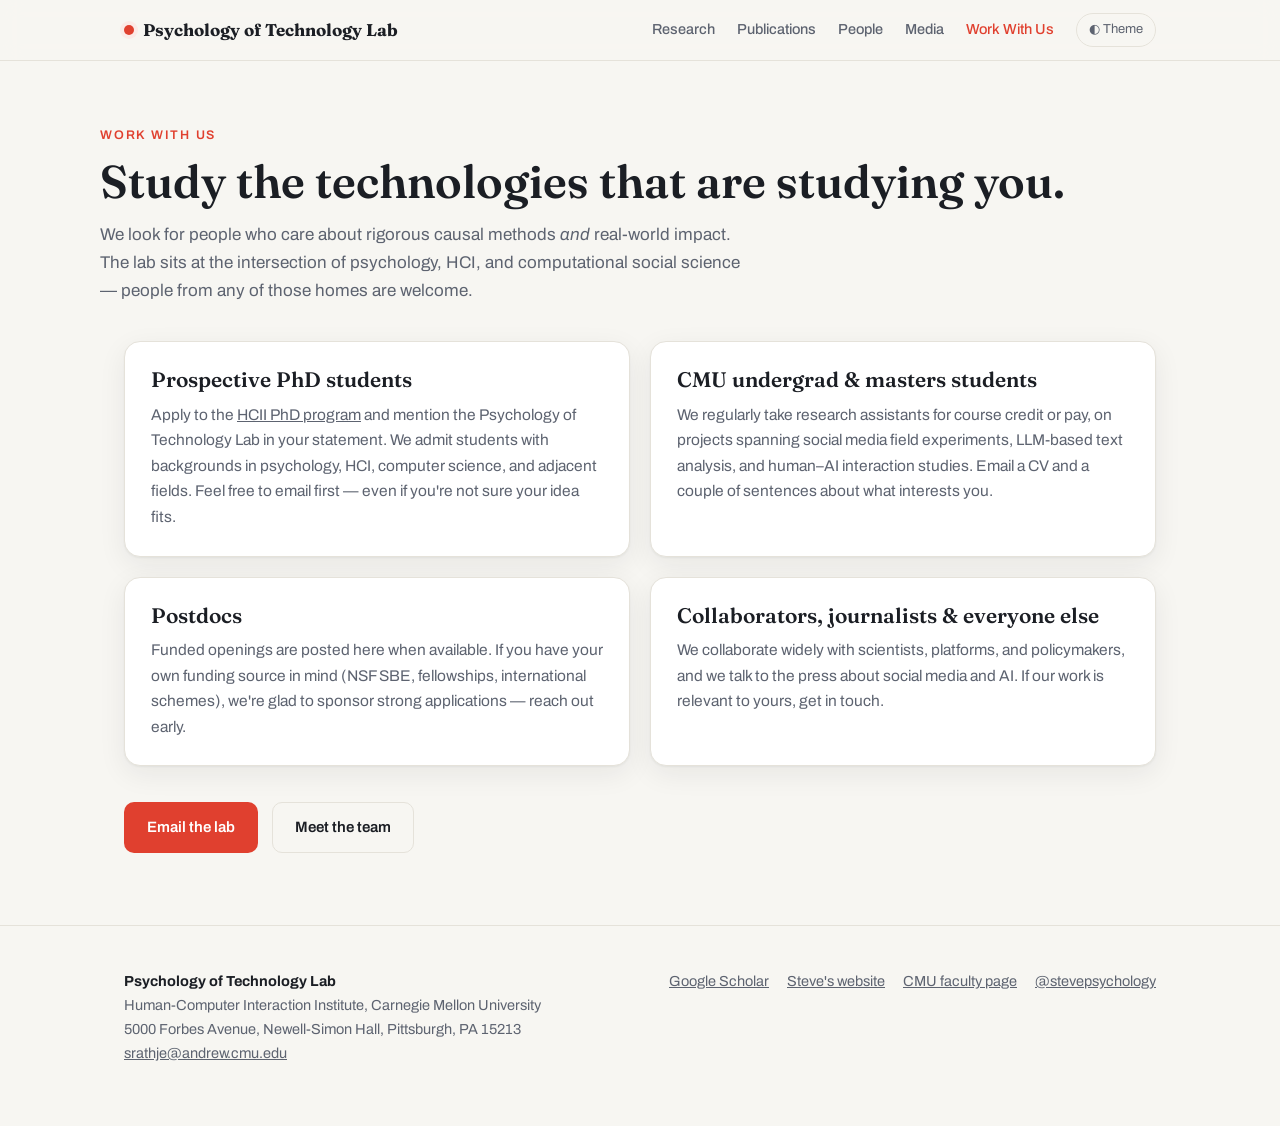
==== join.html @ dec5489d "Psychology of Technology Lab website Co-Authored-By: Claude Fable 5 <noreply@anthropic.com>" ====
<!DOCTYPE html>
<html lang="en">
<head>
<meta charset="UTF-8">
<meta name="viewport" content="width=device-width, initial-scale=1.0">
<title>Work With Us — Psychology of Technology Lab</title>
<meta name="description" content="Join the Psychology of Technology Lab: PhD, research assistant, and collaboration opportunities.">
<link rel="preconnect" href="https://fonts.googleapis.com">
<link rel="preconnect" href="https://fonts.gstatic.com" crossorigin>
<link href="https://fonts.googleapis.com/css2?family=Fraunces:opsz,wght@9..144,500;9..144,600;9..144,700&family=Archivo:wght@400;500;600;700&display=swap" rel="stylesheet">
<link rel="stylesheet" href="style.css">
</head>
<body>
<nav>
  <div class="wrap nav-inner">
    <a class="logo" href="index.html"><span class="badge" aria-hidden="true"></span>Psychology of Technology Lab</a>
    <div class="nav-links">
      <a href="index.html#research">Research</a>
      <a href="publications.html">Publications</a>
      <a href="people.html">People</a>
      <a href="media.html">Media</a>
      <a href="join.html" class="active keep" class="keep">Work With Us</a>
      <button id="themeToggle" class="keep" aria-label="Toggle color theme">◐ Theme</button>
    </div>
  </div>
</nav>


<div class="wrap page-hero">
  <div class="eyebrow">Work With Us</div>
  <h1>Study the technologies that are studying you.</h1>
  <p>We look for people who care about rigorous causal methods <em>and</em> real-world impact.
     The lab sits at the intersection of psychology, HCI, and computational social science —
     people from any of those homes are welcome.</p>
</div>
<section style="padding-top:28px">
  <div class="wrap">
    <div class="cards">
      <div class="card">
        <h3>Prospective PhD students</h3>
        <p>Apply to the <a href="https://www.hcii.cmu.edu/academics/hcii-phd" target="_blank" rel="noopener">HCII PhD program</a>
           and mention the Psychology of Technology Lab in your statement. We admit students with
           backgrounds in psychology, HCI, computer science, and adjacent fields. Feel free to email
           first — even if you're not sure your idea fits.</p>
      </div>
      <div class="card">
        <h3>CMU undergrad &amp; masters students</h3>
        <p>We regularly take research assistants for course credit or pay, on projects spanning
           social media field experiments, LLM-based text analysis, and human–AI interaction studies.
           Email a CV and a couple of sentences about what interests you.</p>
      </div>
      <div class="card">
        <h3>Postdocs</h3>
        <p>Funded openings are posted here when available. If you have your own funding source in
           mind (NSF SBE, fellowships, international schemes), we're glad to sponsor strong
           applications — reach out early.</p>
      </div>
      <div class="card">
        <h3>Collaborators, journalists &amp; everyone else</h3>
        <p>We collaborate widely with scientists, platforms, and policymakers, and we talk to the
           press about social media and AI. If our work is relevant to yours, get in touch.</p>
      </div>
    </div>
    <div class="cta-row" style="margin-top:36px">
      <a class="btn primary" href="mailto:srathje@andrew.cmu.edu">Email the lab</a>
      <a class="btn ghost" href="people.html">Meet the team</a>
    </div>
  </div>
</section>

<footer id="contact">
  <div class="wrap foot-grid">
    <div>
      <strong style="color:var(--ink)">Psychology of Technology Lab</strong><br>
      Human-Computer Interaction Institute, Carnegie Mellon University<br>
      5000 Forbes Avenue, Newell-Simon Hall, Pittsburgh, PA 15213<br>
      <a href="mailto:srathje@andrew.cmu.edu">srathje@andrew.cmu.edu</a>
    </div>
    <div class="foot-links">
      <a href="https://scholar.google.com/citations?user=tw5jvawAAAAJ" target="_blank" rel="noopener">Google Scholar</a>
      <a href="https://stevenrathje.com" target="_blank" rel="noopener">Steve's website</a>
      <a href="https://www.hcii.cmu.edu/people/steve-rathje" target="_blank" rel="noopener">CMU faculty page</a>
      <a href="https://www.tiktok.com/@stevepsychology" target="_blank" rel="noopener">@stevepsychology</a>
    </div>
  </div>
</footer>
<script>
const root=document.documentElement;
const saved=localStorage.getItem('ptl-theme');
if(saved) root.dataset.theme=saved;
document.getElementById('themeToggle').addEventListener('click',()=>{
  const dark=root.dataset.theme?root.dataset.theme==='dark':matchMedia('(prefers-color-scheme: dark)').matches;
  root.dataset.theme=dark?'light':'dark';
  localStorage.setItem('ptl-theme',root.dataset.theme);
});
</script>

</body>
</html>
---- style.css ----
:root{
    --bg:#F7F6F2; --surface:#FFFFFF; --ink:#1B1E24; --muted:#5D6370;
    --hairline:#E5E2DA; --accent:#E0402F; --accent-soft:#FBEAE7;
    --good:#2E7D5B; --shadow:0 1px 2px rgba(27,30,36,.05),0 8px 28px rgba(27,30,36,.07);
  }
  @media (prefers-color-scheme: dark){
    :root{ --bg:#111318; --surface:#191C23; --ink:#EDEEF1; --muted:#9BA1AE;
      --hairline:#2A2E38; --accent:#FF6B57; --accent-soft:#2E1F1D;
      --good:#5CBB92; --shadow:0 1px 2px rgba(0,0,0,.35),0 8px 28px rgba(0,0,0,.35); }
  }
  :root[data-theme="dark"]{ --bg:#111318; --surface:#191C23; --ink:#EDEEF1; --muted:#9BA1AE;
    --hairline:#2A2E38; --accent:#FF6B57; --accent-soft:#2E1F1D;
    --good:#5CBB92; --shadow:0 1px 2px rgba(0,0,0,.35),0 8px 28px rgba(0,0,0,.35); }
  :root[data-theme="light"]{ --bg:#F7F6F2; --surface:#FFFFFF; --ink:#1B1E24; --muted:#5D6370;
    --hairline:#E5E2DA; --accent:#E0402F; --accent-soft:#FBEAE7;
    --good:#2E7D5B; --shadow:0 1px 2px rgba(27,30,36,.05),0 8px 28px rgba(27,30,36,.07); }

  *{margin:0;padding:0;box-sizing:border-box}
  html{scroll-behavior:smooth}
  body{background:var(--bg);color:var(--ink);font-family:'Archivo',system-ui,-apple-system,sans-serif;
    font-size:17px;line-height:1.65;-webkit-font-smoothing:antialiased}
  h1,h2,h3{font-family:'Fraunces',Georgia,serif;line-height:1.12;text-wrap:balance;font-weight:600}
  a{color:inherit}
  img{max-width:100%}
  .wrap{max-width:1080px;margin:0 auto;padding:0 24px}
  .eyebrow{font-size:12.5px;font-weight:600;letter-spacing:.14em;text-transform:uppercase;color:var(--accent)}
  section{padding:72px 0}
  .section-head{max-width:640px;margin-bottom:40px}
  .section-head h2{font-size:clamp(28px,4vw,40px);margin:10px 0 14px}
  .section-head p{color:var(--muted)}

  /* nav */
  nav{position:sticky;top:0;z-index:50;background:color-mix(in srgb,var(--bg) 88%, transparent);
    backdrop-filter:blur(10px);border-bottom:1px solid var(--hairline)}
  .nav-inner{display:flex;align-items:center;gap:28px;height:60px}
  .logo{font-family:'Fraunces',serif;font-weight:700;font-size:17px;text-decoration:none;display:flex;align-items:center;gap:9px}
  .logo .badge{width:10px;height:10px;border-radius:50%;background:var(--accent);
    box-shadow:0 0 0 4px var(--accent-soft);flex:none}
  .nav-links{display:flex;gap:22px;margin-left:auto;align-items:center}
  .nav-links a{text-decoration:none;font-size:14.5px;font-weight:500;color:var(--muted)}
  .nav-links a:hover{color:var(--ink)}
  #themeToggle{background:none;border:1px solid var(--hairline);border-radius:999px;
    padding:5px 12px;font:inherit;font-size:13px;color:var(--muted);cursor:pointer}
  @media(max-width:820px){.nav-links a:not(.keep){display:none}}

  /* hero */
  .hero{padding:84px 0 64px}
  .hero-grid{display:grid;grid-template-columns:1.05fr .95fr;gap:56px;align-items:center}
  @media(max-width:900px){.hero-grid{grid-template-columns:1fr}}
  .hero h1{font-size:clamp(38px,5.6vw,58px);margin:14px 0 20px}
  .hero h1 em{font-style:italic;color:var(--accent)}
  .hero .lede{font-size:19px;color:var(--muted);max-width:34em}
  .hero .director{margin-top:22px;font-size:15px;color:var(--muted)}
  .hero .director strong{color:var(--ink)}
  .cta-row{display:flex;gap:14px;margin-top:30px;flex-wrap:wrap}
  .btn{display:inline-block;text-decoration:none;font-weight:600;font-size:15px;
    padding:12px 22px;border-radius:10px;border:1px solid transparent}
  .btn.primary{background:var(--accent);color:#fff}
  .btn.primary:hover{filter:brightness(.93)}
  .btn.ghost{border-color:var(--hairline);color:var(--ink)}
  .btn.ghost:hover{border-color:var(--muted)}

  /* feed demo */
  .demo{background:var(--surface);border:1px solid var(--hairline);border-radius:16px;
    box-shadow:var(--shadow);padding:20px;max-width:430px;margin-left:auto}
  @media(max-width:900px){.demo{margin:0 auto}}
  .demo-title{display:flex;justify-content:space-between;align-items:baseline;margin-bottom:12px}
  .demo-title span{font-size:12px;letter-spacing:.1em;text-transform:uppercase;color:var(--muted);font-weight:600}
  .meter{margin-bottom:14px}
  .meter-label{display:flex;justify-content:space-between;font-size:13px;color:var(--muted);margin-bottom:5px}
  .meter-label b{color:var(--ink);font-variant-numeric:tabular-nums}
  .meter-bar{height:8px;border-radius:99px;background:var(--hairline);overflow:hidden}
  .meter-fill{height:100%;width:78%;background:var(--accent);border-radius:99px;transition:width 1.1s cubic-bezier(.2,.8,.2,1)}
  .post{border:1px solid var(--hairline);border-radius:12px;padding:12px 14px;margin-bottom:10px;
    transition:opacity .6s,transform .6s;font-size:14px}
  .post .who{font-weight:600;font-size:13.5px;display:flex;gap:6px;align-items:center}
  .post .who .tag{font-size:10.5px;font-weight:600;letter-spacing:.06em;padding:1.5px 7px;border-radius:99px}
  .tag.partisan{background:var(--accent-soft);color:var(--accent)}
  .tag.science{background:color-mix(in srgb,var(--good) 14%, transparent);color:var(--good)}
  .post p{color:var(--muted);margin:4px 0 6px;font-size:13.5px;line-height:1.45}
  .post .stats{font-size:12px;color:var(--muted);font-variant-numeric:tabular-nums}
  .post.gone{opacity:0;transform:translateX(24px);height:0;padding:0;margin:0;border:none;overflow:hidden}
  .post.new{animation:slidein .7s cubic-bezier(.2,.8,.2,1)}
  @keyframes slidein{from{opacity:0;transform:translateY(14px)}to{opacity:1;transform:none}}
  .demo .btn{width:100%;text-align:center;cursor:pointer;margin-top:4px}
  .demo-caption{font-size:12px;color:var(--muted);margin-top:12px;line-height:1.5}
  .demo-caption a{color:var(--accent)}
  @media(prefers-reduced-motion:reduce){.post,.meter-fill{transition:none}.post.new{animation:none}}

  /* stats strip */
  .stats-strip{border-top:1px solid var(--hairline);border-bottom:1px solid var(--hairline);
    padding:28px 0;display:grid;grid-template-columns:repeat(4,1fr);gap:18px}
  @media(max-width:720px){.stats-strip{grid-template-columns:repeat(2,1fr)}}
  .stat b{font-family:'Fraunces',serif;font-size:34px;font-weight:600;display:block;font-variant-numeric:tabular-nums}
  .stat span{font-size:13.5px;color:var(--muted)}

  /* research cards */
  .cards{display:grid;grid-template-columns:repeat(2,1fr);gap:20px}
  @media(max-width:760px){.cards{grid-template-columns:1fr}}
  .card{background:var(--surface);border:1px solid var(--hairline);border-radius:16px;padding:26px;box-shadow:var(--shadow)}
  .card h3{font-size:21px;margin:0 0 10px}
  .card p{color:var(--muted);font-size:15.5px}
  .card .links{margin-top:14px;font-size:14px}
  .card .links a{color:var(--accent);text-decoration:none;font-weight:500}
  .card .links a:hover{text-decoration:underline}

  /* publications */
  .pub{display:grid;grid-template-columns:110px 1fr;gap:22px;padding:20px 0;border-bottom:1px solid var(--hairline)}
  .pub:last-child{border-bottom:none}
  @media(max-width:600px){.pub{grid-template-columns:1fr;gap:4px}}
  .pub .venue{font-size:13px;font-weight:600;color:var(--accent);letter-spacing:.02em;padding-top:3px}
  .pub .title{font-weight:600}
  .pub .title a{text-decoration:none}
  .pub .title a:hover{color:var(--accent)}
  .pub .authors{font-size:14px;color:var(--muted);margin-top:2px}
  .see-all{margin-top:22px;font-size:15px}
  .see-all a{color:var(--accent);font-weight:600;text-decoration:none}

  /* people */
  .people{display:grid;grid-template-columns:repeat(3,1fr);gap:20px}
  @media(max-width:760px){.people{grid-template-columns:1fr 1fr}}
  @media(max-width:520px){.people{grid-template-columns:1fr}}
  .person{background:var(--surface);border:1px solid var(--hairline);border-radius:16px;padding:22px;box-shadow:var(--shadow)}
  .person .avatar{width:64px;height:64px;border-radius:50%;background:var(--accent-soft);
    display:flex;align-items:center;justify-content:center;font-family:'Fraunces',serif;
    font-size:22px;font-weight:600;color:var(--accent);margin-bottom:14px}
  .person h3{font-size:18px}
  .person .role{font-size:13.5px;color:var(--muted);margin:2px 0 8px}
  .person p{font-size:14px;color:var(--muted)}
  .person.join-card{border-style:dashed;background:transparent;box-shadow:none}

  /* join */
  .join-box{background:var(--surface);border:1px solid var(--hairline);border-radius:20px;
    padding:44px;box-shadow:var(--shadow);display:grid;grid-template-columns:1.2fr .8fr;gap:36px;align-items:center}
  @media(max-width:760px){.join-box{grid-template-columns:1fr;padding:30px}}
  .join-box h2{font-size:clamp(26px,3.5vw,34px);margin-bottom:12px}
  .join-box p{color:var(--muted)}
  .join-list{list-style:none;display:flex;flex-direction:column;gap:12px}
  .join-list li{padding-left:26px;position:relative;font-size:15px}
  .join-list li::before{content:"→";position:absolute;left:0;color:var(--accent);font-weight:700}

  footer{border-top:1px solid var(--hairline);padding:44px 0 60px;color:var(--muted);font-size:14.5px}
  .foot-grid{display:flex;justify-content:space-between;gap:24px;flex-wrap:wrap}
  footer a{color:var(--muted)}
  footer a:hover{color:var(--ink)}
  .foot-links{display:flex;gap:18px;flex-wrap:wrap}
  a:focus-visible,button:focus-visible{outline:2px solid var(--accent);outline-offset:2px;border-radius:4px}

/* ---- multi-page additions ---- */
.page-hero{padding:64px 0 8px}
.page-hero h1{font-size:clamp(32px,4.6vw,46px);margin:10px 0 14px}
.page-hero p{color:var(--muted);max-width:640px}
.pub-group{margin-bottom:56px}
.pub-group h2{font-size:26px;margin-bottom:6px}
.pub-group .group-note{color:var(--muted);font-size:15px;margin-bottom:10px}
.key-pubs{display:grid;grid-template-columns:repeat(3,1fr);gap:20px;margin-top:8px}
@media(max-width:860px){.key-pubs{grid-template-columns:1fr 1fr}}
@media(max-width:560px){.key-pubs{grid-template-columns:1fr}}
.key-pub{background:var(--surface);border:1px solid var(--hairline);border-radius:16px;
  overflow:hidden;box-shadow:var(--shadow);display:flex;flex-direction:column;text-decoration:none}
.key-pub:hover{border-color:var(--accent)}
.key-pub .cover{aspect-ratio:4/3;background:linear-gradient(140deg,var(--accent) 0%,#8a2018 100%);
  color:#fff;display:flex;flex-direction:column;justify-content:flex-end;padding:18px;position:relative}
.key-pub .cover.alt1{background:linear-gradient(140deg,#28425e,#101d2c)}
.key-pub .cover.alt2{background:linear-gradient(140deg,#2E7D5B,#123526)}
.key-pub .cover .journal{font-size:11px;letter-spacing:.14em;text-transform:uppercase;opacity:.85;font-weight:600}
.key-pub .cover .ctitle{font-family:'Fraunces',serif;font-size:19px;line-height:1.2;margin-top:4px}
.key-pub .cover img{position:absolute;inset:0;width:100%;height:100%;object-fit:cover}
.key-pub .meta{padding:14px 16px;font-size:13.5px;color:var(--muted)}
.key-pub .meta b{color:var(--ink);display:block;font-size:14px;margin-bottom:2px}
.bio{display:grid;grid-template-columns:130px 1fr;gap:28px;padding:34px 0;border-bottom:1px solid var(--hairline)}
.bio:last-of-type{border-bottom:none}
@media(max-width:620px){.bio{grid-template-columns:1fr;gap:10px}}
.bio .avatar{width:110px;height:110px;border-radius:50%;background:var(--accent-soft);
  display:flex;align-items:center;justify-content:center;font-family:'Fraunces',serif;
  font-size:34px;font-weight:600;color:var(--accent);overflow:hidden}
.bio .avatar img{width:100%;height:100%;object-fit:cover}
.bio h3{font-size:22px}
.bio .role{color:var(--accent);font-size:14px;font-weight:600;margin:2px 0 10px}
.bio p{color:var(--muted);font-size:15.5px;margin-bottom:8px}
.bio .bio-links{font-size:14px}
.bio .bio-links a{color:var(--accent);text-decoration:none;font-weight:500;margin-right:14px}
.media-list li{list-style:none;padding:14px 0;border-bottom:1px solid var(--hairline);font-size:15.5px}
.media-list li b{font-weight:600}
.media-list li span{color:var(--muted)}
.video-grid{display:grid;grid-template-columns:1fr 1fr;gap:20px;margin-bottom:40px}
@media(max-width:700px){.video-grid{grid-template-columns:1fr}}
.video-grid iframe{width:100%;aspect-ratio:16/9;border:none;border-radius:14px;box-shadow:var(--shadow)}
.press-logos{color:var(--muted);font-size:15px;line-height:2}
.nav-links a.active{color:var(--accent)}
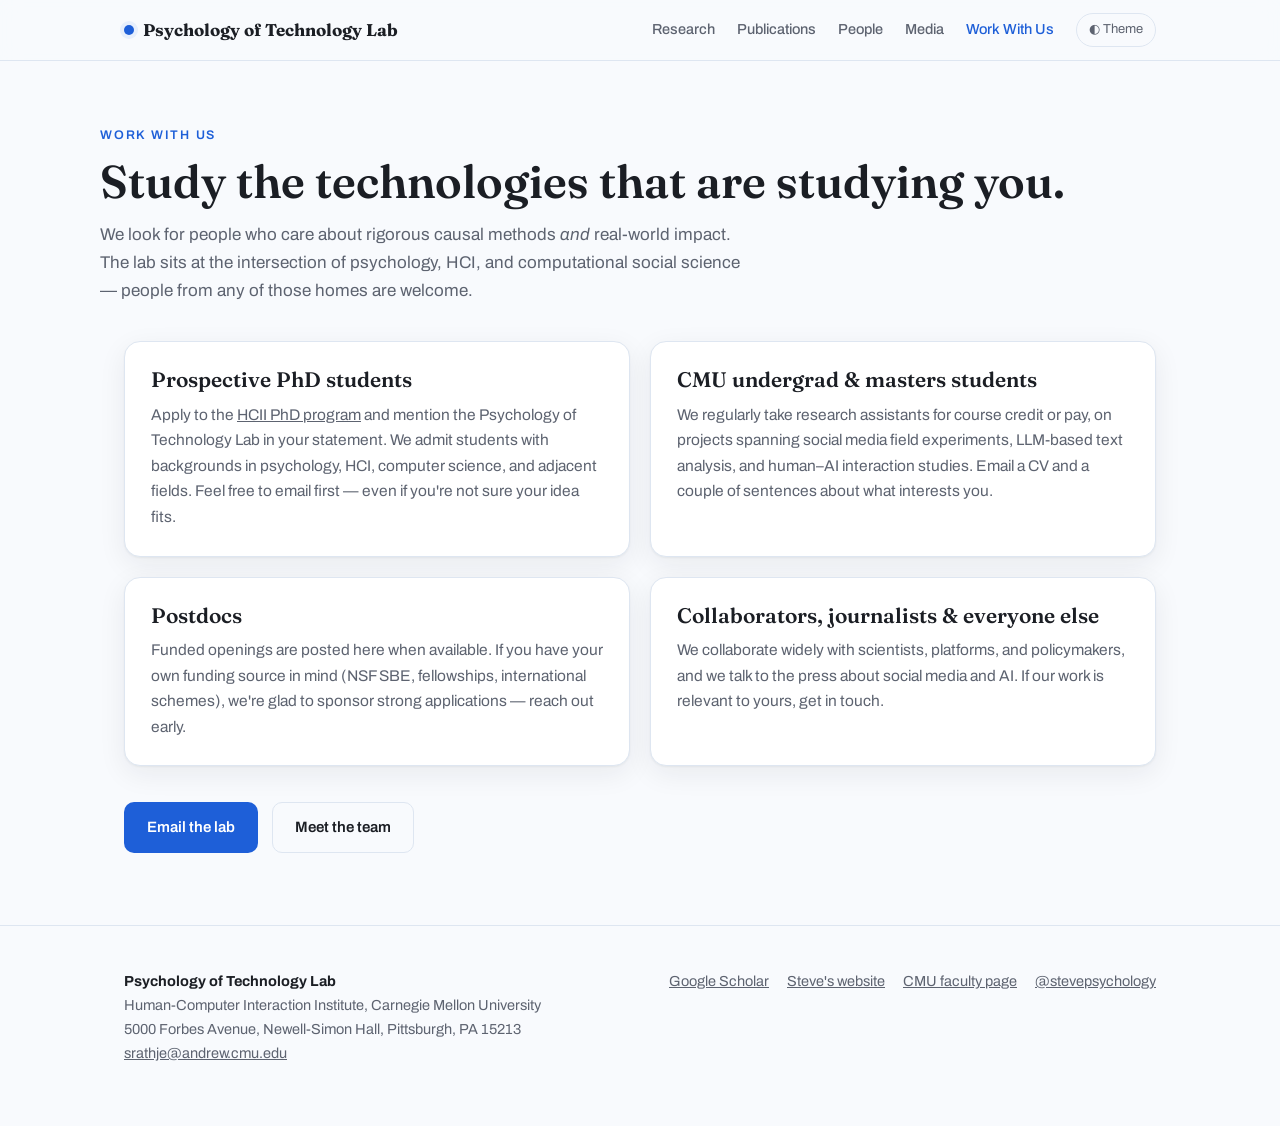
==== commit c0e73c6d: "Interactive method tiles (like posts, reverse randomizer, spinnable globe); remove Four Questions se" ====
--- a/join.html
+++ b/join.html
@@ -15,7 +15,7 @@
   <div class="wrap nav-inner">
     <a class="logo" href="index.html"><span class="badge" aria-hidden="true"></span>Psychology of Technology Lab</a>
     <div class="nav-links">
-      <a href="index.html#research">Research</a>
+      <a href="index.html#methods">Research</a>
       <a href="publications.html">Publications</a>
       <a href="people.html">People</a>
       <a href="media.html">Media</a>
--- a/style.css
+++ b/style.css
@@ -1,19 +1,19 @@
 
   :root{
-    --bg:#F7F6F2; --surface:#FFFFFF; --ink:#1B1E24; --muted:#5D6370;
-    --hairline:#E5E2DA; --accent:#E0402F; --accent-soft:#FBEAE7;
+    --bg:#F8FAFD; --surface:#FFFFFF; --ink:#1B1E24; --muted:#5D6370;
+    --hairline:#DEE6F1; --accent:#1E5FD8; --accent-soft:#E7EFFC;
     --good:#2E7D5B; --shadow:0 1px 2px rgba(27,30,36,.05),0 8px 28px rgba(27,30,36,.07);
   }
   @media (prefers-color-scheme: dark){
-    :root{ --bg:#111318; --surface:#191C23; --ink:#EDEEF1; --muted:#9BA1AE;
-      --hairline:#2A2E38; --accent:#FF6B57; --accent-soft:#2E1F1D;
+    :root{ --bg:#0B1220; --surface:#131C2E; --ink:#EDEEF1; --muted:#9BA1AE;
+      --hairline:#24334E; --accent:#6BA0FF; --accent-soft:#16294A;
       --good:#5CBB92; --shadow:0 1px 2px rgba(0,0,0,.35),0 8px 28px rgba(0,0,0,.35); }
   }
-  :root[data-theme="dark"]{ --bg:#111318; --surface:#191C23; --ink:#EDEEF1; --muted:#9BA1AE;
-    --hairline:#2A2E38; --accent:#FF6B57; --accent-soft:#2E1F1D;
+  :root[data-theme="dark"]{ --bg:#0B1220; --surface:#131C2E; --ink:#EDEEF1; --muted:#9BA1AE;
+    --hairline:#24334E; --accent:#6BA0FF; --accent-soft:#16294A;
     --good:#5CBB92; --shadow:0 1px 2px rgba(0,0,0,.35),0 8px 28px rgba(0,0,0,.35); }
-  :root[data-theme="light"]{ --bg:#F7F6F2; --surface:#FFFFFF; --ink:#1B1E24; --muted:#5D6370;
-    --hairline:#E5E2DA; --accent:#E0402F; --accent-soft:#FBEAE7;
+  :root[data-theme="light"]{ --bg:#F8FAFD; --surface:#FFFFFF; --ink:#1B1E24; --muted:#5D6370;
+    --hairline:#DEE6F1; --accent:#1E5FD8; --accent-soft:#E7EFFC;
     --good:#2E7D5B; --shadow:0 1px 2px rgba(27,30,36,.05),0 8px 28px rgba(27,30,36,.07); }
 
   *{margin:0;padding:0;box-sizing:border-box}
@@ -160,10 +160,10 @@
 .key-pub{background:var(--surface);border:1px solid var(--hairline);border-radius:16px;
   overflow:hidden;box-shadow:var(--shadow);display:flex;flex-direction:column;text-decoration:none}
 .key-pub:hover{border-color:var(--accent)}
-.key-pub .cover{aspect-ratio:4/3;background:linear-gradient(140deg,var(--accent) 0%,#8a2018 100%);
+.key-pub .cover{aspect-ratio:4/3;background:linear-gradient(140deg,#1E5FD8 0%,#0D2B66 100%);
   color:#fff;display:flex;flex-direction:column;justify-content:flex-end;padding:18px;position:relative}
 .key-pub .cover.alt1{background:linear-gradient(140deg,#28425e,#101d2c)}
-.key-pub .cover.alt2{background:linear-gradient(140deg,#2E7D5B,#123526)}
+.key-pub .cover.alt2{background:linear-gradient(140deg,#3D8FD9,#0F3A6B)}
 .key-pub .cover .journal{font-size:11px;letter-spacing:.14em;text-transform:uppercase;opacity:.85;font-weight:600}
 .key-pub .cover .ctitle{font-family:'Fraunces',serif;font-size:19px;line-height:1.2;margin-top:4px}
 .key-pub .cover img{position:absolute;inset:0;width:100%;height:100%;object-fit:cover}
@@ -189,3 +189,40 @@
 .video-grid iframe{width:100%;aspect-ratio:16/9;border:none;border-radius:14px;box-shadow:var(--shadow)}
 .press-logos{color:var(--muted);font-size:15px;line-height:2}
 .nav-links a.active{color:var(--accent)}
+
+/* ---- hero v2: brain + methods ---- */
+.hero-v2{align-items:center}
+.lab-title{font-size:clamp(42px,6.2vw,68px);margin:14px 0 20px;letter-spacing:-.01em}
+.brain-wrap{position:relative;text-align:center}
+.brain-wrap canvas{width:100%;max-width:560px;height:auto;cursor:crosshair}
+.brain-hint{font-size:12px;color:var(--muted);letter-spacing:.08em;text-transform:uppercase;margin-top:4px}
+.methods{display:grid;grid-template-columns:repeat(3,1fr);gap:24px}
+@media(max-width:760px){.methods{grid-template-columns:1fr}}
+.method{background:var(--surface);border:1px solid var(--hairline);border-radius:16px;
+  padding:26px;box-shadow:var(--shadow);text-align:center}
+.method .micon{width:180px;height:140px;max-width:100%;margin:0 auto 10px;display:block;border-radius:10px}
+.method h3{font-size:21px;margin-bottom:8px}
+.method p{color:var(--muted);font-size:15px;margin-bottom:12px}
+.method .links{font-size:14px;line-height:2}
+.method .links a{color:var(--accent);text-decoration:none;font-weight:500}
+.method .links a:hover{text-decoration:underline}
+.key-pub .cover::after{content:"";position:absolute;inset:0;background:linear-gradient(180deg,rgba(0,0,0,0) 30%,rgba(0,0,0,.62));pointer-events:none}
+.key-pub .cover .journal,.key-pub .cover .ctitle{position:relative;z-index:2}
+.method .links{text-align:left;line-height:1.5}
+.method .links a{display:block;margin-bottom:8px}
+.method .links-label{display:block;font-size:12px;font-weight:600;letter-spacing:.08em;
+  text-transform:uppercase;color:var(--muted);margin-bottom:8px}
+#methods .section-head h2{font-size:clamp(23px,2.8vw,30px)}
+.method .micon-map{width:100%;height:140px;object-fit:cover;border-radius:10px;border:1px solid var(--hairline)}
+
+
+/* ---- calmer methods v3 ---- */
+.micon-frame{background:var(--bg);border:1px solid var(--hairline);border-radius:12px;
+  overflow:hidden;margin-bottom:16px;display:flex;justify-content:center}
+.micon-frame canvas{width:100%;max-width:280px;height:auto;display:block}
+.method .micon{margin:0}
+.method .links a{color:var(--ink);font-weight:500;text-decoration:none;display:block;
+  font-size:14px;line-height:1.45;margin-bottom:2px}
+.method .links a:hover{color:var(--accent);text-decoration:underline}
+.method .venue{display:block;color:var(--muted);font-size:12.5px;margin-bottom:12px}
+.method{align-self:start}
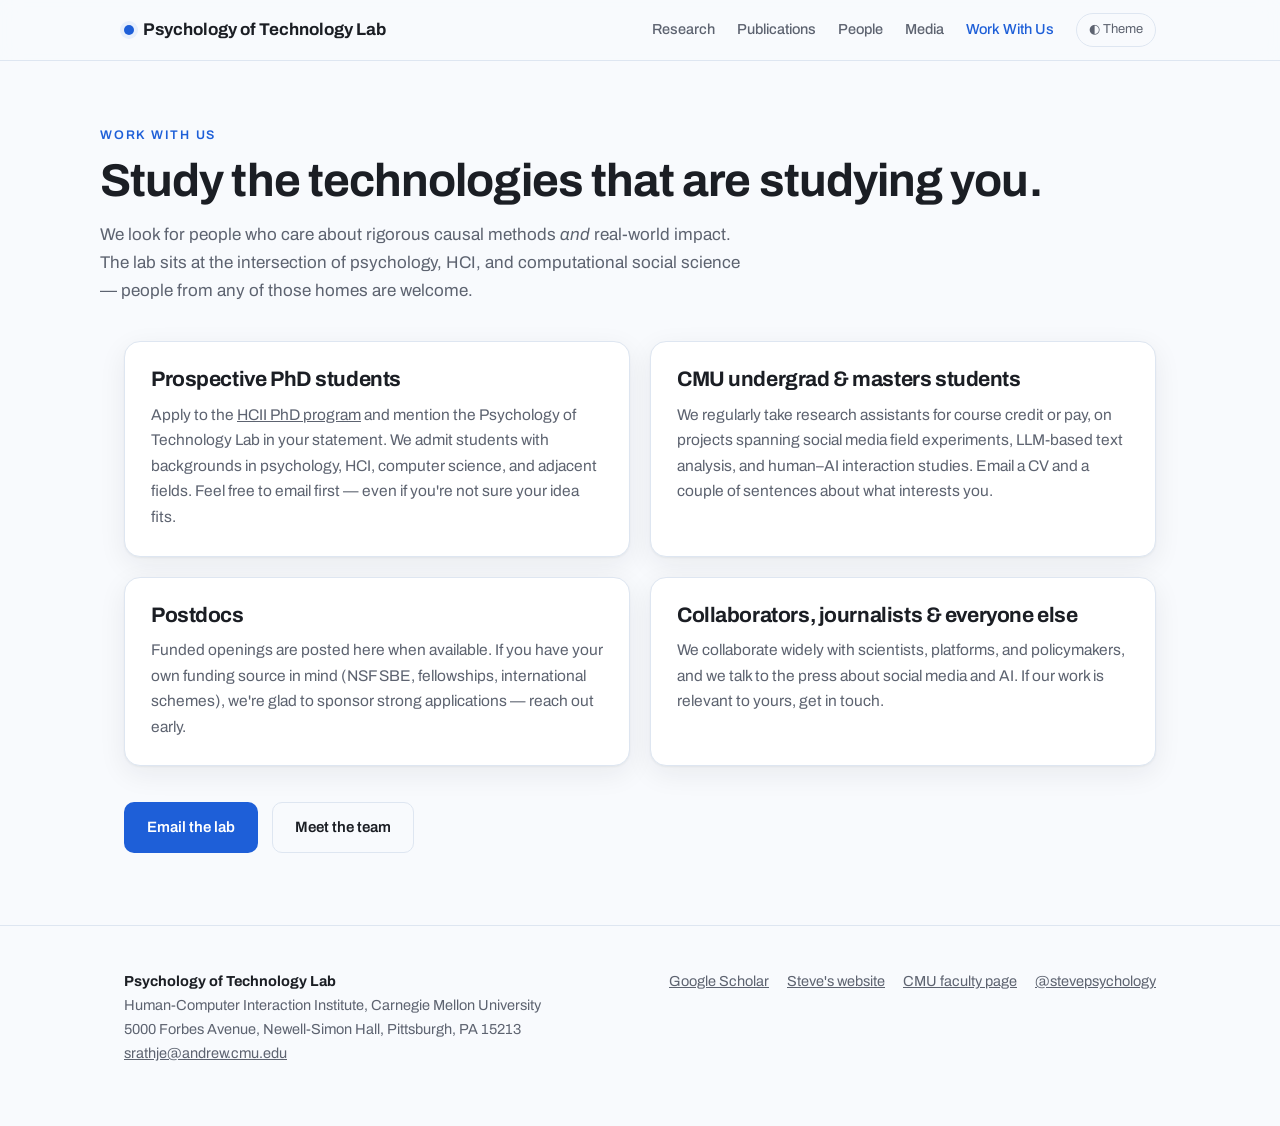
==== commit d94991e7: "Abstracts on key cards, zoomed covers, 2-col publications, sans-serif type, mechanical gear-brain Co" ====
--- a/join.html
+++ b/join.html
@@ -7,7 +7,7 @@
 <meta name="description" content="Join the Psychology of Technology Lab: PhD, research assistant, and collaboration opportunities.">
 <link rel="preconnect" href="https://fonts.googleapis.com">
 <link rel="preconnect" href="https://fonts.gstatic.com" crossorigin>
-<link href="https://fonts.googleapis.com/css2?family=Fraunces:opsz,wght@9..144,500;9..144,600;9..144,700&family=Archivo:wght@400;500;600;700&display=swap" rel="stylesheet">
+<link href="https://fonts.googleapis.com/css2?family=Archivo:wght@400;500;600;700;800&display=swap" rel="stylesheet">
 <link rel="stylesheet" href="style.css">
 </head>
 <body>
--- a/style.css
+++ b/style.css
@@ -20,7 +20,7 @@
   html{scroll-behavior:smooth}
   body{background:var(--bg);color:var(--ink);font-family:'Archivo',system-ui,-apple-system,sans-serif;
     font-size:17px;line-height:1.65;-webkit-font-smoothing:antialiased}
-  h1,h2,h3{font-family:'Fraunces',Georgia,serif;line-height:1.12;text-wrap:balance;font-weight:600}
+  h1,h2,h3{font-family:'Archivo',system-ui,sans-serif;line-height:1.12;text-wrap:balance;font-weight:700;letter-spacing:-0.02em}
   a{color:inherit}
   img{max-width:100%}
   .wrap{max-width:1080px;margin:0 auto;padding:0 24px}
@@ -34,7 +34,7 @@
   nav{position:sticky;top:0;z-index:50;background:color-mix(in srgb,var(--bg) 88%, transparent);
     backdrop-filter:blur(10px);border-bottom:1px solid var(--hairline)}
   .nav-inner{display:flex;align-items:center;gap:28px;height:60px}
-  .logo{font-family:'Fraunces',serif;font-weight:700;font-size:17px;text-decoration:none;display:flex;align-items:center;gap:9px}
+  .logo{font-family:'Archivo',system-ui,sans-serif;font-weight:700;font-size:17px;text-decoration:none;display:flex;align-items:center;gap:9px}
   .logo .badge{width:10px;height:10px;border-radius:50%;background:var(--accent);
     box-shadow:0 0 0 4px var(--accent-soft);flex:none}
   .nav-links{display:flex;gap:22px;margin-left:auto;align-items:center}
@@ -92,7 +92,7 @@
   .stats-strip{border-top:1px solid var(--hairline);border-bottom:1px solid var(--hairline);
     padding:28px 0;display:grid;grid-template-columns:repeat(4,1fr);gap:18px}
   @media(max-width:720px){.stats-strip{grid-template-columns:repeat(2,1fr)}}
-  .stat b{font-family:'Fraunces',serif;font-size:34px;font-weight:600;display:block;font-variant-numeric:tabular-nums}
+  .stat b{font-family:'Archivo',system-ui,sans-serif;font-size:34px;font-weight:600;display:block;font-variant-numeric:tabular-nums}
   .stat span{font-size:13.5px;color:var(--muted)}
 
   /* research cards */
@@ -123,7 +123,7 @@
   @media(max-width:520px){.people{grid-template-columns:1fr}}
   .person{background:var(--surface);border:1px solid var(--hairline);border-radius:16px;padding:22px;box-shadow:var(--shadow)}
   .person .avatar{width:64px;height:64px;border-radius:50%;background:var(--accent-soft);
-    display:flex;align-items:center;justify-content:center;font-family:'Fraunces',serif;
+    display:flex;align-items:center;justify-content:center;font-family:'Archivo',system-ui,sans-serif;
     font-size:22px;font-weight:600;color:var(--accent);margin-bottom:14px}
   .person h3{font-size:18px}
   .person .role{font-size:13.5px;color:var(--muted);margin:2px 0 8px}
@@ -165,15 +165,15 @@
 .key-pub .cover.alt1{background:linear-gradient(140deg,#28425e,#101d2c)}
 .key-pub .cover.alt2{background:linear-gradient(140deg,#3D8FD9,#0F3A6B)}
 .key-pub .cover .journal{font-size:11px;letter-spacing:.14em;text-transform:uppercase;opacity:.85;font-weight:600}
-.key-pub .cover .ctitle{font-family:'Fraunces',serif;font-size:19px;line-height:1.2;margin-top:4px}
-.key-pub .cover img{position:absolute;inset:0;width:100%;height:100%;object-fit:cover}
+.key-pub .cover .ctitle{font-family:'Archivo',system-ui,sans-serif;font-size:19px;line-height:1.2;margin-top:4px}
+.key-pub .cover img{position:absolute;inset:0;width:100%;height:100%;object-fit:contain;background:#fff;transform:scale(1.18)}
 .key-pub .meta{padding:14px 16px;font-size:13.5px;color:var(--muted)}
 .key-pub .meta b{color:var(--ink);display:block;font-size:14px;margin-bottom:2px}
 .bio{display:grid;grid-template-columns:130px 1fr;gap:28px;padding:34px 0;border-bottom:1px solid var(--hairline)}
 .bio:last-of-type{border-bottom:none}
 @media(max-width:620px){.bio{grid-template-columns:1fr;gap:10px}}
 .bio .avatar{width:110px;height:110px;border-radius:50%;background:var(--accent-soft);
-  display:flex;align-items:center;justify-content:center;font-family:'Fraunces',serif;
+  display:flex;align-items:center;justify-content:center;font-family:'Archivo',system-ui,sans-serif;
   font-size:34px;font-weight:600;color:var(--accent);overflow:hidden}
 .bio .avatar img{width:100%;height:100%;object-fit:cover}
 .bio h3{font-size:22px}
@@ -226,3 +226,11 @@
 .method .links a:hover{color:var(--accent);text-decoration:underline}
 .method .venue{display:block;color:var(--muted);font-size:12.5px;margin-bottom:12px}
 .method{align-self:start}
+
+
+/* zoomed cover variants + abstracts + pub columns */
+.key-pub .cover img.fit-cover{object-fit:cover;transform:none}
+.key-pub .abs{font-size:13px;line-height:1.55;color:var(--muted);margin-top:8px;
+  display:-webkit-box;-webkit-line-clamp:8;-webkit-box-orient:vertical;overflow:hidden}
+.pub-cols{display:grid;grid-template-columns:1fr 1fr;gap:48px;align-items:start}
+@media(max-width:880px){.pub-cols{grid-template-columns:1fr}}
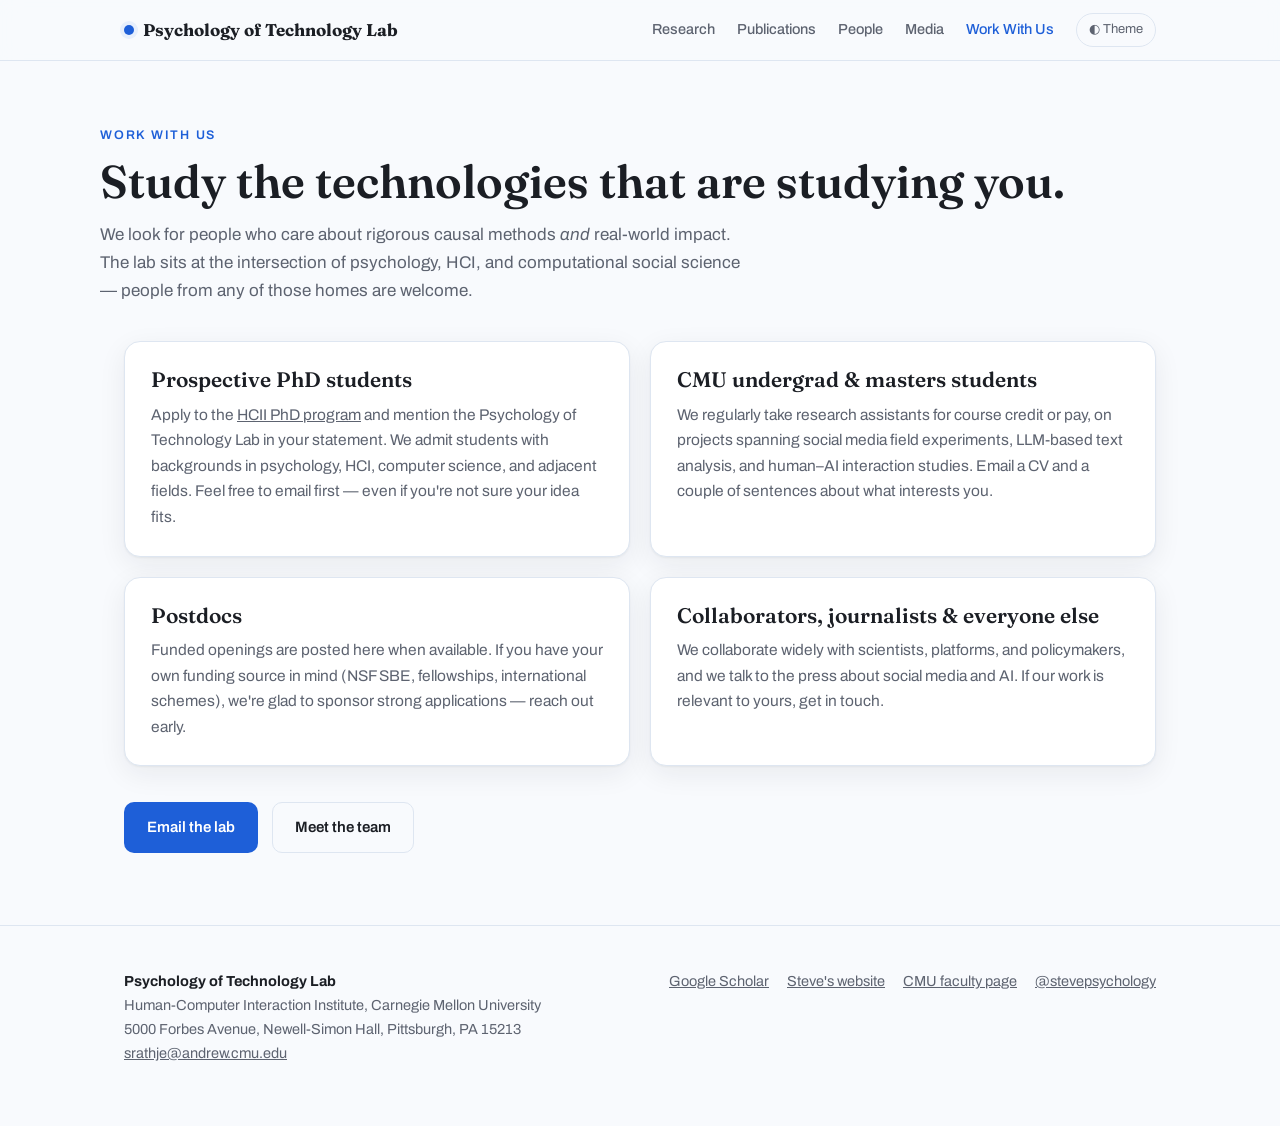
==== commit 907377c3: "Organic brain + serif restored; editorial pub rows with framed figures and click-to-expand abstracts" ====
--- a/join.html
+++ b/join.html
@@ -7,7 +7,7 @@
 <meta name="description" content="Join the Psychology of Technology Lab: PhD, research assistant, and collaboration opportunities.">
 <link rel="preconnect" href="https://fonts.googleapis.com">
 <link rel="preconnect" href="https://fonts.gstatic.com" crossorigin>
-<link href="https://fonts.googleapis.com/css2?family=Archivo:wght@400;500;600;700;800&display=swap" rel="stylesheet">
+<link href="https://fonts.googleapis.com/css2?family=Fraunces:opsz,wght@9..144,500;9..144,600;9..144,700&family=Archivo:wght@400;500;600;700&display=swap" rel="stylesheet">
 <link rel="stylesheet" href="style.css">
 </head>
 <body>
--- a/style.css
+++ b/style.css
@@ -20,7 +20,7 @@
   html{scroll-behavior:smooth}
   body{background:var(--bg);color:var(--ink);font-family:'Archivo',system-ui,-apple-system,sans-serif;
     font-size:17px;line-height:1.65;-webkit-font-smoothing:antialiased}
-  h1,h2,h3{font-family:'Archivo',system-ui,sans-serif;line-height:1.12;text-wrap:balance;font-weight:700;letter-spacing:-0.02em}
+  h1,h2,h3{font-family:'Fraunces',Georgia,serif;line-height:1.12;text-wrap:balance;font-weight:600}
   a{color:inherit}
   img{max-width:100%}
   .wrap{max-width:1080px;margin:0 auto;padding:0 24px}
@@ -34,7 +34,7 @@
   nav{position:sticky;top:0;z-index:50;background:color-mix(in srgb,var(--bg) 88%, transparent);
     backdrop-filter:blur(10px);border-bottom:1px solid var(--hairline)}
   .nav-inner{display:flex;align-items:center;gap:28px;height:60px}
-  .logo{font-family:'Archivo',system-ui,sans-serif;font-weight:700;font-size:17px;text-decoration:none;display:flex;align-items:center;gap:9px}
+  .logo{font-family:'Fraunces',serif;font-weight:700;font-size:17px;text-decoration:none;display:flex;align-items:center;gap:9px}
   .logo .badge{width:10px;height:10px;border-radius:50%;background:var(--accent);
     box-shadow:0 0 0 4px var(--accent-soft);flex:none}
   .nav-links{display:flex;gap:22px;margin-left:auto;align-items:center}
@@ -92,7 +92,7 @@
   .stats-strip{border-top:1px solid var(--hairline);border-bottom:1px solid var(--hairline);
     padding:28px 0;display:grid;grid-template-columns:repeat(4,1fr);gap:18px}
   @media(max-width:720px){.stats-strip{grid-template-columns:repeat(2,1fr)}}
-  .stat b{font-family:'Archivo',system-ui,sans-serif;font-size:34px;font-weight:600;display:block;font-variant-numeric:tabular-nums}
+  .stat b{font-family:'Fraunces',serif;font-size:34px;font-weight:600;display:block;font-variant-numeric:tabular-nums}
   .stat span{font-size:13.5px;color:var(--muted)}
 
   /* research cards */
@@ -123,7 +123,7 @@
   @media(max-width:520px){.people{grid-template-columns:1fr}}
   .person{background:var(--surface);border:1px solid var(--hairline);border-radius:16px;padding:22px;box-shadow:var(--shadow)}
   .person .avatar{width:64px;height:64px;border-radius:50%;background:var(--accent-soft);
-    display:flex;align-items:center;justify-content:center;font-family:'Archivo',system-ui,sans-serif;
+    display:flex;align-items:center;justify-content:center;font-family:'Fraunces',serif;
     font-size:22px;font-weight:600;color:var(--accent);margin-bottom:14px}
   .person h3{font-size:18px}
   .person .role{font-size:13.5px;color:var(--muted);margin:2px 0 8px}
@@ -165,7 +165,7 @@
 .key-pub .cover.alt1{background:linear-gradient(140deg,#28425e,#101d2c)}
 .key-pub .cover.alt2{background:linear-gradient(140deg,#3D8FD9,#0F3A6B)}
 .key-pub .cover .journal{font-size:11px;letter-spacing:.14em;text-transform:uppercase;opacity:.85;font-weight:600}
-.key-pub .cover .ctitle{font-family:'Archivo',system-ui,sans-serif;font-size:19px;line-height:1.2;margin-top:4px}
+.key-pub .cover .ctitle{font-family:'Fraunces',serif;font-size:19px;line-height:1.2;margin-top:4px}
 .key-pub .cover img{position:absolute;inset:0;width:100%;height:100%;object-fit:contain;background:#fff;transform:scale(1.18)}
 .key-pub .meta{padding:14px 16px;font-size:13.5px;color:var(--muted)}
 .key-pub .meta b{color:var(--ink);display:block;font-size:14px;margin-bottom:2px}
@@ -173,7 +173,7 @@
 .bio:last-of-type{border-bottom:none}
 @media(max-width:620px){.bio{grid-template-columns:1fr;gap:10px}}
 .bio .avatar{width:110px;height:110px;border-radius:50%;background:var(--accent-soft);
-  display:flex;align-items:center;justify-content:center;font-family:'Archivo',system-ui,sans-serif;
+  display:flex;align-items:center;justify-content:center;font-family:'Fraunces',serif;
   font-size:34px;font-weight:600;color:var(--accent);overflow:hidden}
 .bio .avatar img{width:100%;height:100%;object-fit:cover}
 .bio h3{font-size:22px}
@@ -234,3 +234,26 @@
   display:-webkit-box;-webkit-line-clamp:8;-webkit-box-orient:vertical;overflow:hidden}
 .pub-cols{display:grid;grid-template-columns:1fr 1fr;gap:48px;align-items:start}
 @media(max-width:880px){.pub-cols{grid-template-columns:1fr}}
+.kp-details summary{cursor:pointer;font-size:14px;font-weight:600;color:var(--accent);
+  list-style:none;display:inline-flex;align-items:center;gap:6px}
+.kp-details summary::before{content:"+";font-weight:700;transition:transform .2s}
+.kp-details[open] summary::before{content:"–"}
+.kp-details summary::-webkit-details-marker{display:none}
+.kp-details .kp-abs{margin-top:10px}
+
+
+/* editorial publication rows */
+.kp-row{display:grid;grid-template-columns:minmax(220px,320px) 1fr;gap:44px;
+  padding:44px 0;border-bottom:1px solid var(--hairline);align-items:start}
+.kp-row:last-child{border-bottom:none}
+@media(max-width:760px){.kp-row{grid-template-columns:1fr;gap:20px}}
+.kp-fig{background:#fff;border:1px solid var(--hairline);border-radius:14px;
+  box-shadow:var(--shadow);padding:10px}
+.kp-fig img{width:100%;height:auto;border-radius:8px;display:block}
+.kp-venue{font-size:12px;font-weight:600;letter-spacing:.12em;text-transform:uppercase;
+  color:var(--accent);margin-bottom:8px}
+.kp-title{font-size:clamp(21px,2.4vw,28px);line-height:1.2;margin-bottom:10px}
+.kp-title a{text-decoration:none}
+.kp-title a:hover{color:var(--accent)}
+.kp-authors{font-size:14.5px;color:var(--muted);margin-bottom:12px}
+.kp-abs{font-size:15px;color:var(--muted);line-height:1.65;max-width:62ch}
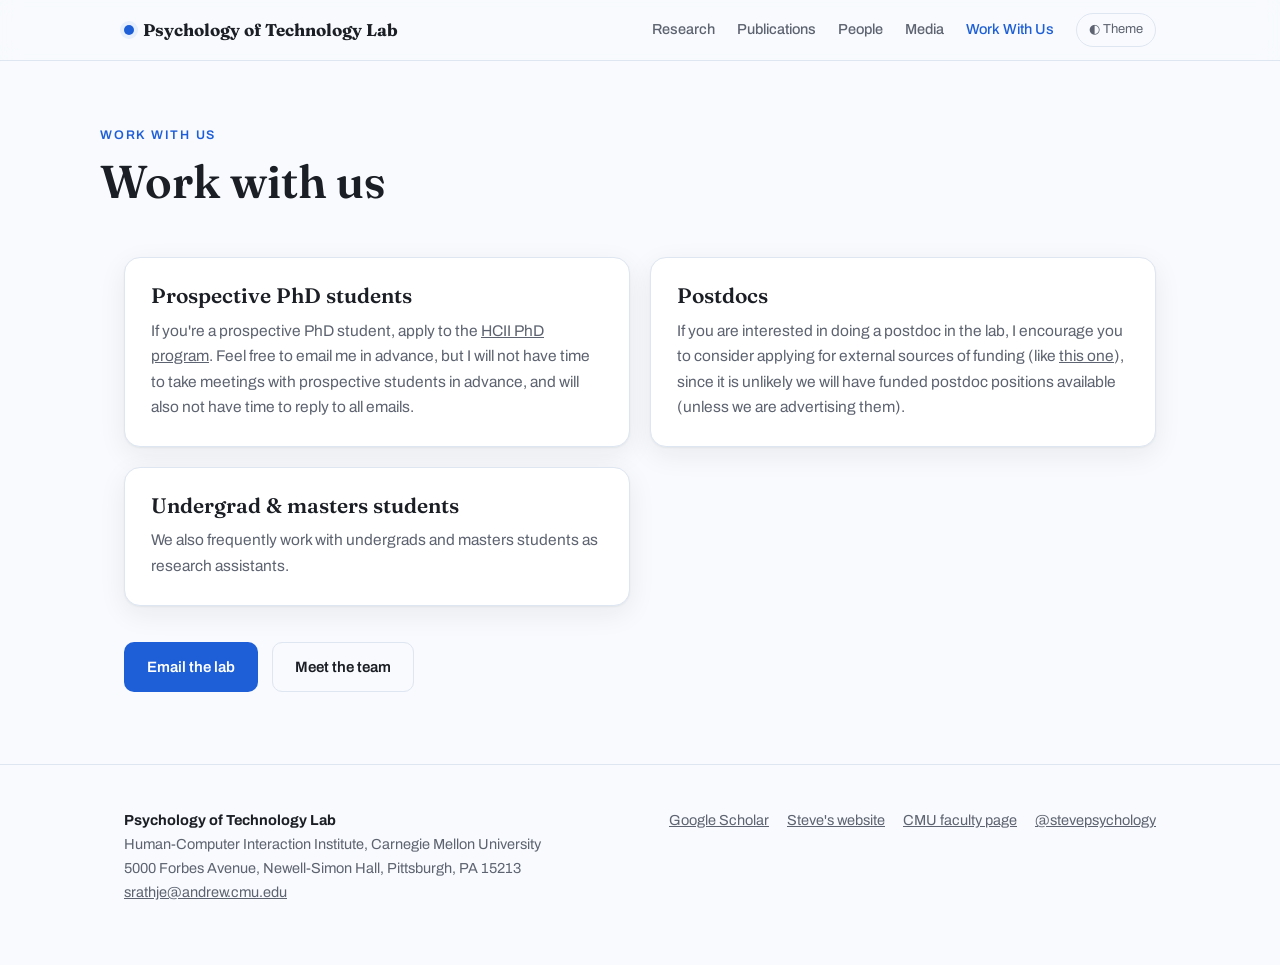
==== commit 66020f34: "Rewrite Work With Us page with Steve's copy Co-Authored-By: Claude Fable 5 <noreply@anthropic.com>" ====
--- a/join.html
+++ b/join.html
@@ -28,37 +28,29 @@
 
 <div class="wrap page-hero">
   <div class="eyebrow">Work With Us</div>
-  <h1>Study the technologies that are studying you.</h1>
-  <p>We look for people who care about rigorous causal methods <em>and</em> real-world impact.
-     The lab sits at the intersection of psychology, HCI, and computational social science —
-     people from any of those homes are welcome.</p>
+  <h1>Work with us</h1>
 </div>
 <section style="padding-top:28px">
   <div class="wrap">
     <div class="cards">
       <div class="card">
         <h3>Prospective PhD students</h3>
-        <p>Apply to the <a href="https://www.hcii.cmu.edu/academics/hcii-phd" target="_blank" rel="noopener">HCII PhD program</a>
-           and mention the Psychology of Technology Lab in your statement. We admit students with
-           backgrounds in psychology, HCI, computer science, and adjacent fields. Feel free to email
-           first — even if you're not sure your idea fits.</p>
-      </div>
-      <div class="card">
-        <h3>CMU undergrad &amp; masters students</h3>
-        <p>We regularly take research assistants for course credit or pay, on projects spanning
-           social media field experiments, LLM-based text analysis, and human–AI interaction studies.
-           Email a CV and a couple of sentences about what interests you.</p>
+        <p>If you're a prospective PhD student, apply to the
+           <a href="https://www.hcii.cmu.edu/academics/hcii-phd" target="_blank" rel="noopener">HCII PhD program</a>.
+           Feel free to email me in advance, but I will not have time to take meetings with
+           prospective students in advance, and will also not have time to reply to all emails.</p>
       </div>
       <div class="card">
         <h3>Postdocs</h3>
-        <p>Funded openings are posted here when available. If you have your own funding source in
-           mind (NSF SBE, fellowships, international schemes), we're glad to sponsor strong
-           applications — reach out early.</p>
+        <p>If you are interested in doing a postdoc in the lab, I encourage you to consider applying
+           for external sources of funding (like
+           <a href="https://carnegiebosch.cmu.edu/fellowships/index.html" target="_blank" rel="noopener">this one</a>),
+           since it is unlikely we will have funded postdoc positions available (unless we are
+           advertising them).</p>
       </div>
       <div class="card">
-        <h3>Collaborators, journalists &amp; everyone else</h3>
-        <p>We collaborate widely with scientists, platforms, and policymakers, and we talk to the
-           press about social media and AI. If our work is relevant to yours, get in touch.</p>
+        <h3>Undergrad &amp; masters students</h3>
+        <p>We also frequently work with undergrads and masters students as research assistants.</p>
       </div>
     </div>
     <div class="cta-row" style="margin-top:36px">
--- a/style.css
+++ b/style.css
@@ -234,12 +234,13 @@
   display:-webkit-box;-webkit-line-clamp:8;-webkit-box-orient:vertical;overflow:hidden}
 .pub-cols{display:grid;grid-template-columns:1fr 1fr;gap:48px;align-items:start}
 @media(max-width:880px){.pub-cols{grid-template-columns:1fr}}
-.kp-details summary{cursor:pointer;font-size:14px;font-weight:600;color:var(--accent);
-  list-style:none;display:inline-flex;align-items:center;gap:6px}
-.kp-details summary::before{content:"+";font-weight:700;transition:transform .2s}
-.kp-details[open] summary::before{content:"–"}
-.kp-details summary::-webkit-details-marker{display:none}
-.kp-details .kp-abs{margin-top:10px}
+.kp-details .abs-label{font-size:14px;font-weight:600;color:var(--accent)}
+.kp-details .abs-label::before{content:"↳ ";font-weight:700}
+.kp-details .kp-abs{margin-top:10px;display:none}
+.kp-details:hover .kp-abs{display:block;animation:absfade .25s ease}
+@keyframes absfade{from{opacity:0;transform:translateY(-3px)}to{opacity:1;transform:none}}
+@media(hover:none){.kp-details .kp-abs{display:block}}
+@media(prefers-reduced-motion:reduce){.kp-details:hover .kp-abs{animation:none}}
 
 
 /* editorial publication rows */
@@ -257,3 +258,82 @@
 .kp-title a:hover{color:var(--accent)}
 .kp-authors{font-size:14.5px;color:var(--muted);margin-bottom:12px}
 .kp-abs{font-size:15px;color:var(--muted);line-height:1.65;max-width:62ch}
+.filter-pills{display:flex;gap:10px;margin-bottom:30px;flex-wrap:wrap}
+.filter-pills button{font:inherit;font-size:12.5px;font-weight:600;letter-spacing:.1em;
+  text-transform:uppercase;padding:9px 18px;border-radius:999px;cursor:pointer;
+  border:1px solid var(--hairline);background:var(--surface);color:var(--muted)}
+.filter-pills button:hover{border-color:var(--accent);color:var(--accent)}
+.filter-pills button.active{background:var(--accent);border-color:var(--accent);color:#fff}
+
+
+/* key-publication cards: 3x2 grid, click for abstract */
+.kp-grid{display:grid;grid-template-columns:repeat(3,1fr);gap:24px}
+@media(max-width:980px){.kp-grid{grid-template-columns:repeat(2,1fr)}}
+@media(max-width:640px){.kp-grid{grid-template-columns:1fr}}
+.kp-card{position:relative;background:var(--surface);border:1px solid var(--hairline);
+  border-radius:16px;padding:24px;box-shadow:var(--shadow);text-align:center;align-self:start;
+  display:flex;flex-direction:column}
+.kp-card .kp-fig{background:var(--bg);border:1px solid var(--hairline);border-radius:12px;
+  box-shadow:none;overflow:hidden;padding:8px;margin-bottom:16px}
+.kp-card .kp-fig img{width:100%;height:185px;object-fit:contain;display:block;border-radius:6px}
+.kp-card .kp-venue{font-size:11.5px;letter-spacing:.1em}
+.kp-card .kp-title{font-size:19px;line-height:1.3;margin-bottom:8px}
+.kp-card .kp-authors{font-size:13.5px;margin-bottom:14px}
+.abs-btn{font-family:inherit;font-size:12px;font-weight:600;letter-spacing:.06em;text-transform:uppercase;
+  color:var(--accent);background:var(--accent-soft);border:none;border-radius:999px;
+  padding:8px 18px;cursor:pointer;margin-top:auto;align-self:center}
+.abs-btn:hover{filter:brightness(.95)}
+.kp-abs-panel{position:absolute;inset:0;background:var(--surface);border-radius:16px;
+  padding:20px 22px;overflow:auto;display:none;text-align:left;z-index:5}
+.kp-card.abs-open .kp-abs-panel{display:block;animation:absfade .2s ease}
+.kp-abs-panel p{font-size:13.5px;line-height:1.62;color:var(--muted)}
+.abs-panel-head{display:flex;justify-content:space-between;align-items:center;margin-bottom:10px}
+.abs-panel-head span{font-size:12px;font-weight:600;letter-spacing:.1em;text-transform:uppercase;color:var(--accent)}
+.abs-close{font-family:inherit;font-size:14px;line-height:1;color:var(--muted);background:none;border:none;cursor:pointer;padding:4px}
+.abs-close:hover{color:var(--ink)}
+
+
+/* hero pop-in on load */
+@keyframes popup{to{opacity:1;transform:none}}
+.pop{opacity:0;transform:translateY(18px);animation:popup .55s cubic-bezier(.2,.6,.3,1) forwards}
+.p1{animation-delay:.05s}.p2{animation-delay:.15s}.p3{animation-delay:.25s}
+.p4{animation-delay:.35s}.p5{animation-delay:.45s}
+@media(prefers-reduced-motion:reduce){.pop{animation:none;opacity:1;transform:none}}
+
+
+/* media page: captioned videos + podcast tile */
+.video-grid{grid-template-columns:1fr 1fr 1fr;align-items:stretch}
+@media(max-width:980px){.video-grid{grid-template-columns:1fr 1fr}}
+@media(max-width:700px){.video-grid{grid-template-columns:1fr}}
+.video-grid figure.vid{margin:0}
+.video-grid figcaption{font-size:13.5px;margin-top:10px}
+.video-grid figcaption b{font-weight:600}
+.video-grid figcaption span{color:var(--muted)}
+.podcast-tile{display:flex;align-items:center;justify-content:center;text-decoration:none;
+  background:var(--accent-soft);border:1px solid var(--hairline);border-radius:14px;
+  box-shadow:var(--shadow);aspect-ratio:16/9;align-self:start;transition:filter .15s ease}
+.podcast-tile:hover{filter:brightness(.97)}
+.podcast-inner{text-align:center;padding:18px}
+.podcast-eyebrow{font-size:11px;font-weight:600;letter-spacing:.12em;text-transform:uppercase;
+  color:var(--accent);margin-bottom:6px}
+.podcast-title{font-family:'Fraunces',serif;font-size:22px;color:var(--ink);margin-bottom:6px}
+.podcast-sub{font-size:13.5px;color:var(--muted)}
+.media-list li b a{color:var(--ink);text-decoration:none}
+.media-list li b a:hover{color:var(--accent);text-decoration:underline}
+
+/* freakonomics banner under the video row */
+.podcast-banner{display:flex;align-items:baseline;gap:14px;flex-wrap:wrap;text-decoration:none;
+  background:var(--accent-soft);border:1px solid var(--hairline);border-radius:14px;
+  box-shadow:var(--shadow);padding:18px 24px;margin-bottom:40px;transition:filter .15s ease}
+.podcast-banner:hover{filter:brightness(.97)}
+.podcast-banner .podcast-title{margin-bottom:0;font-size:20px}
+.podcast-banner .podcast-eyebrow{margin-bottom:0}
+
+/* tiktok embeds: vertical players */
+.tiktok-grid{display:flex;gap:20px;justify-content:center;flex-wrap:wrap;margin-bottom:40px}
+.tiktok-grid figure.tt{margin:0}
+.tiktok-grid iframe{width:325px;height:578px;max-width:100%;border:none;border-radius:14px;
+  box-shadow:var(--shadow);background:#000}
+
+.press-logos a{color:var(--ink);text-decoration:none}
+.press-logos a:hover{color:var(--accent);text-decoration:underline}
